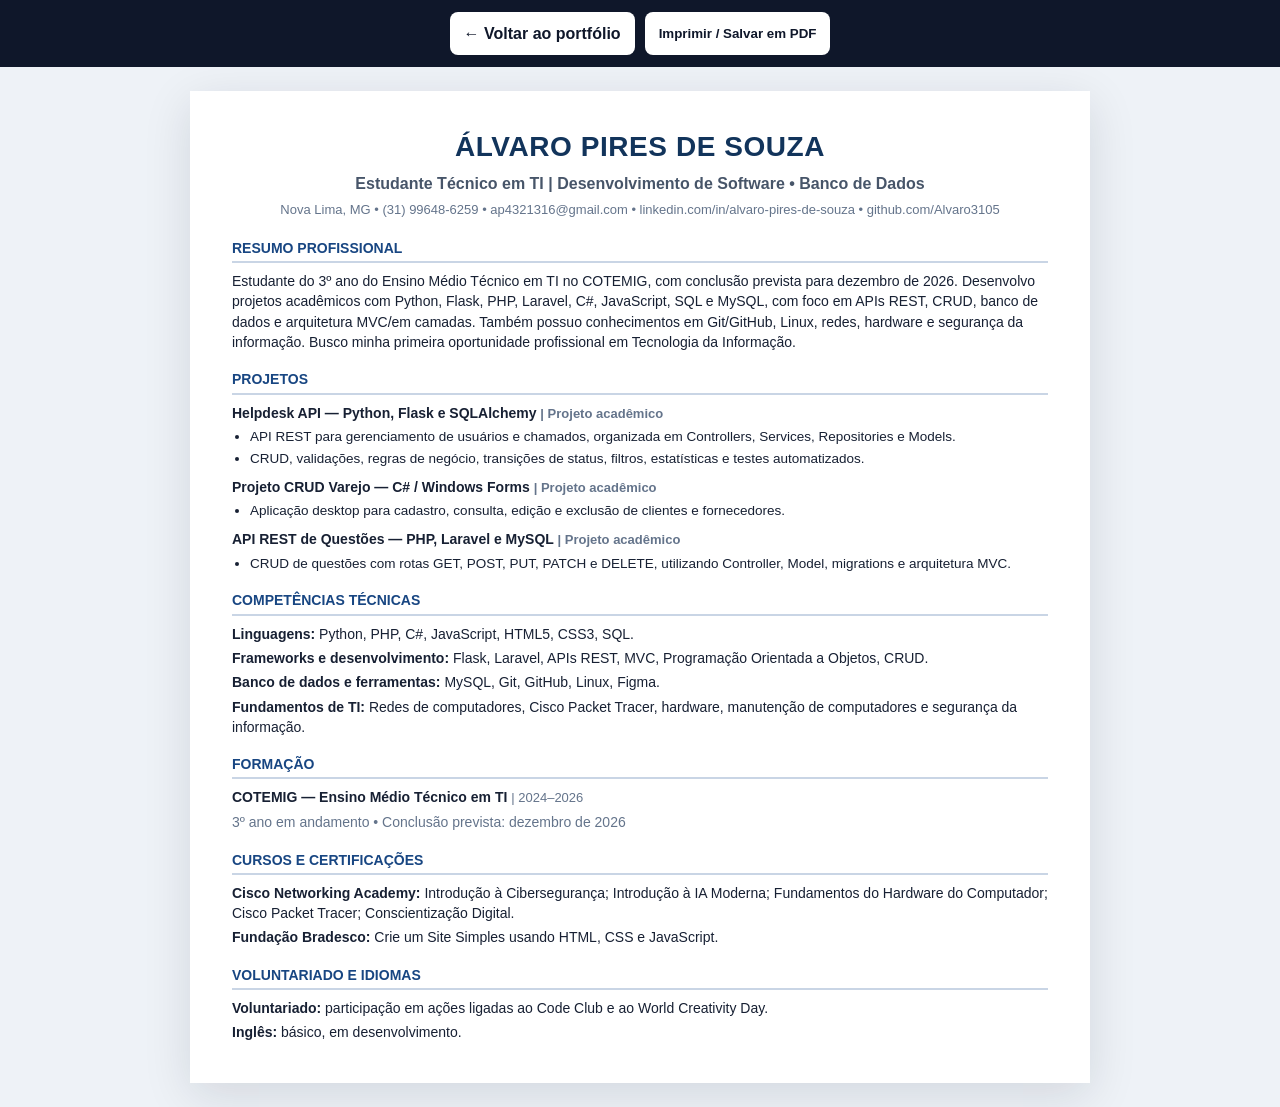
==== curriculo.html @ 0db97d7a "Adicionar versão web imprimível do currículo" ====
<!DOCTYPE html>
<html lang="pt-BR">
<head>
  <meta charset="UTF-8" />
  <meta name="viewport" content="width=device-width, initial-scale=1.0" />
  <title>Currículo — Álvaro Pires de Souza</title>
  <meta name="robots" content="noindex" />
  <style>
    *{box-sizing:border-box}body{margin:0;background:#eef2f7;color:#172033;font-family:Arial,Helvetica,sans-serif;line-height:1.45}.toolbar{position:sticky;top:0;display:flex;justify-content:center;gap:10px;padding:12px;background:#0f172a}.toolbar a,.toolbar button{border:0;border-radius:8px;padding:10px 14px;font-weight:700;cursor:pointer;text-decoration:none;background:#fff;color:#0f172a}.page{width:min(900px,calc(100% - 24px));margin:24px auto;background:#fff;padding:36px 42px;box-shadow:0 12px 45px rgba(15,23,42,.12)}h1{text-align:center;margin:0;color:#12345b;font-size:28px;letter-spacing:.02em}.subtitle{text-align:center;font-weight:700;color:#475569;margin:4px 0}.contact{text-align:center;color:#64748b;font-size:13px;margin:6px 0 18px}.section{margin-top:17px}.section h2{font-size:14px;color:#184682;text-transform:uppercase;border-bottom:2px solid #c9d5e5;padding-bottom:3px;margin:0 0 8px}.section p{font-size:14px;margin:4px 0}.project{margin:8px 0}.project h3{font-size:14px;margin:0}.meta{color:#64748b;font-size:13px}.project ul{margin:4px 0 0 18px;padding:0}.project li{font-size:13.5px;margin:2px 0}.row{font-size:13.5px;margin:4px 0}.row strong{color:#172033}@media(max-width:650px){.page{padding:24px 20px}.contact{line-height:1.7}.toolbar{position:static;flex-wrap:wrap}}@media print{body{background:#fff}.toolbar{display:none}.page{width:100%;margin:0;padding:12mm 13mm;box-shadow:none}.section{break-inside:avoid}a{color:inherit;text-decoration:none}}
  </style>
</head>
<body>
  <div class="toolbar">
    <a href="index.html">← Voltar ao portfólio</a>
    <button type="button" onclick="window.print()">Imprimir / Salvar em PDF</button>
  </div>

  <main class="page">
    <h1>ÁLVARO PIRES DE SOUZA</h1>
    <p class="subtitle">Estudante Técnico em TI | Desenvolvimento de Software • Banco de Dados</p>
    <p class="contact">Nova Lima, MG • (31) 99648-6259 • ap4321316@gmail.com • linkedin.com/in/alvaro-pires-de-souza • github.com/Alvaro3105</p>

    <section class="section">
      <h2>Resumo profissional</h2>
      <p>Estudante do 3º ano do Ensino Médio Técnico em TI no COTEMIG, com conclusão prevista para dezembro de 2026. Desenvolvo projetos acadêmicos com Python, Flask, PHP, Laravel, C#, JavaScript, SQL e MySQL, com foco em APIs REST, CRUD, banco de dados e arquitetura MVC/em camadas. Também possuo conhecimentos em Git/GitHub, Linux, redes, hardware e segurança da informação. Busco minha primeira oportunidade profissional em Tecnologia da Informação.</p>
    </section>

    <section class="section">
      <h2>Projetos</h2>
      <article class="project">
        <h3>Helpdesk API — Python, Flask e SQLAlchemy <span class="meta">| Projeto acadêmico</span></h3>
        <ul><li>API REST para gerenciamento de usuários e chamados, organizada em Controllers, Services, Repositories e Models.</li><li>CRUD, validações, regras de negócio, transições de status, filtros, estatísticas e testes automatizados.</li></ul>
      </article>
      <article class="project">
        <h3>Projeto CRUD Varejo — C# / Windows Forms <span class="meta">| Projeto acadêmico</span></h3>
        <ul><li>Aplicação desktop para cadastro, consulta, edição e exclusão de clientes e fornecedores.</li></ul>
      </article>
      <article class="project">
        <h3>API REST de Questões — PHP, Laravel e MySQL <span class="meta">| Projeto acadêmico</span></h3>
        <ul><li>CRUD de questões com rotas GET, POST, PUT, PATCH e DELETE, utilizando Controller, Model, migrations e arquitetura MVC.</li></ul>
      </article>
    </section>

    <section class="section">
      <h2>Competências técnicas</h2>
      <p class="row"><strong>Linguagens:</strong> Python, PHP, C#, JavaScript, HTML5, CSS3, SQL.</p>
      <p class="row"><strong>Frameworks e desenvolvimento:</strong> Flask, Laravel, APIs REST, MVC, Programação Orientada a Objetos, CRUD.</p>
      <p class="row"><strong>Banco de dados e ferramentas:</strong> MySQL, Git, GitHub, Linux, Figma.</p>
      <p class="row"><strong>Fundamentos de TI:</strong> Redes de computadores, Cisco Packet Tracer, hardware, manutenção de computadores e segurança da informação.</p>
    </section>

    <section class="section">
      <h2>Formação</h2>
      <p><strong>COTEMIG — Ensino Médio Técnico em TI</strong> <span class="meta">| 2024–2026</span></p>
      <p class="meta">3º ano em andamento • Conclusão prevista: dezembro de 2026</p>
    </section>

    <section class="section">
      <h2>Cursos e certificações</h2>
      <p class="row"><strong>Cisco Networking Academy:</strong> Introdução à Cibersegurança; Introdução à IA Moderna; Fundamentos do Hardware do Computador; Cisco Packet Tracer; Conscientização Digital.</p>
      <p class="row"><strong>Fundação Bradesco:</strong> Crie um Site Simples usando HTML, CSS e JavaScript.</p>
    </section>

    <section class="section">
      <h2>Voluntariado e idiomas</h2>
      <p class="row"><strong>Voluntariado:</strong> participação em ações ligadas ao Code Club e ao World Creativity Day.</p>
      <p class="row"><strong>Inglês:</strong> básico, em desenvolvimento.</p>
    </section>
  </main>
</body>
</html>
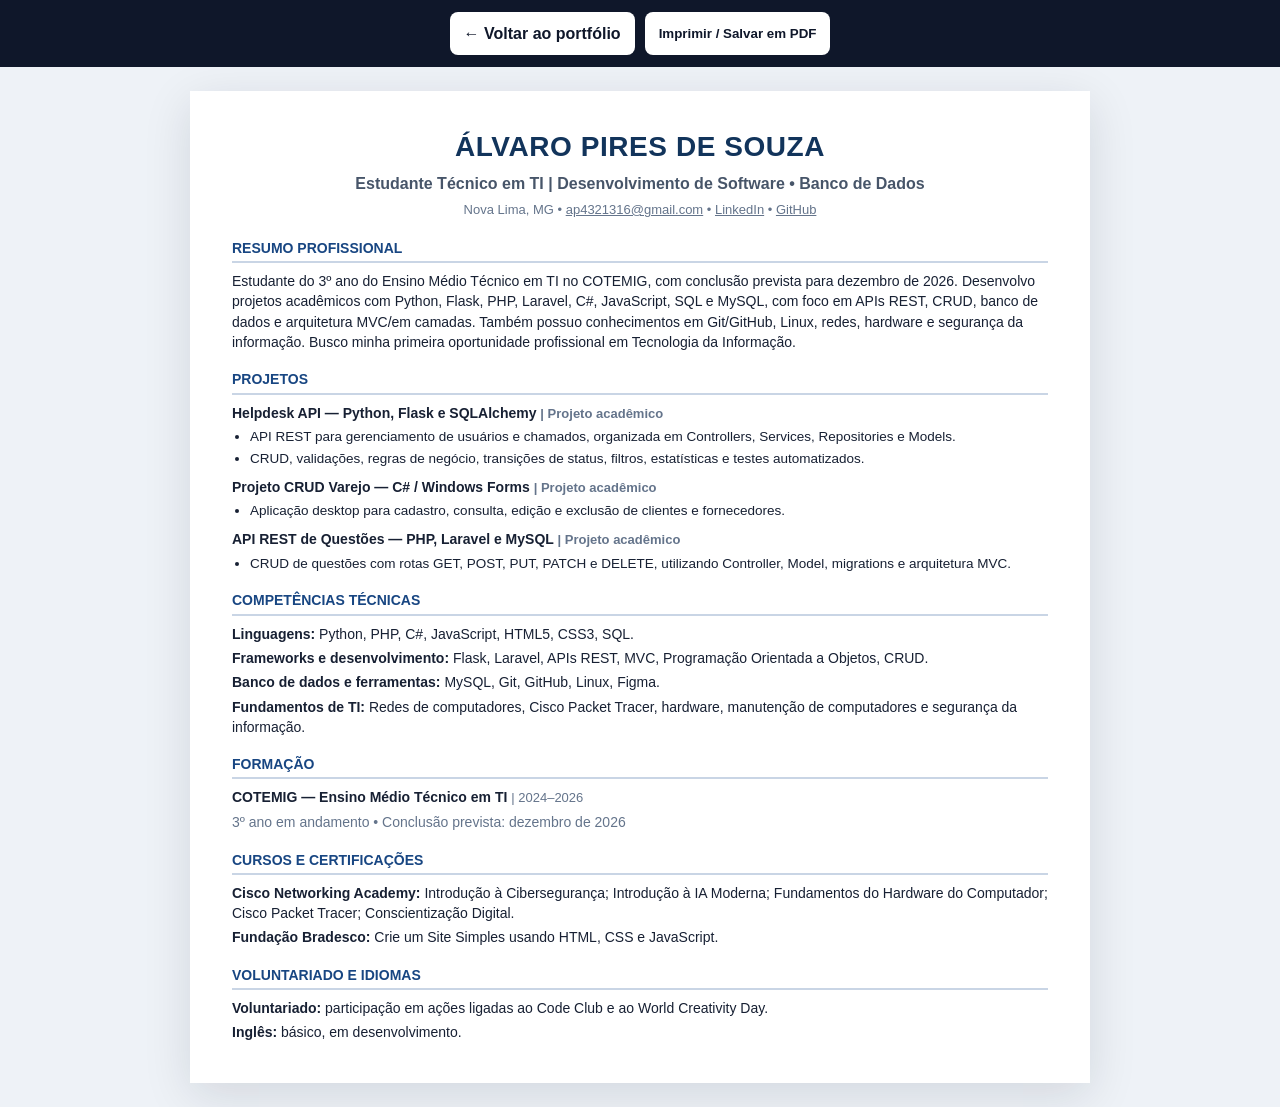
==== commit 6f489923: "Finalizar portfólio profissional" ====
--- a/curriculo.html
+++ b/curriculo.html
@@ -3,10 +3,11 @@
 <head>
   <meta charset="UTF-8" />
   <meta name="viewport" content="width=device-width, initial-scale=1.0" />
+  <meta name="robots" content="noindex" />
+  <meta name="theme-color" content="#0f172a" />
   <title>Currículo — Álvaro Pires de Souza</title>
-  <meta name="robots" content="noindex" />
   <style>
-    *{box-sizing:border-box}body{margin:0;background:#eef2f7;color:#172033;font-family:Arial,Helvetica,sans-serif;line-height:1.45}.toolbar{position:sticky;top:0;display:flex;justify-content:center;gap:10px;padding:12px;background:#0f172a}.toolbar a,.toolbar button{border:0;border-radius:8px;padding:10px 14px;font-weight:700;cursor:pointer;text-decoration:none;background:#fff;color:#0f172a}.page{width:min(900px,calc(100% - 24px));margin:24px auto;background:#fff;padding:36px 42px;box-shadow:0 12px 45px rgba(15,23,42,.12)}h1{text-align:center;margin:0;color:#12345b;font-size:28px;letter-spacing:.02em}.subtitle{text-align:center;font-weight:700;color:#475569;margin:4px 0}.contact{text-align:center;color:#64748b;font-size:13px;margin:6px 0 18px}.section{margin-top:17px}.section h2{font-size:14px;color:#184682;text-transform:uppercase;border-bottom:2px solid #c9d5e5;padding-bottom:3px;margin:0 0 8px}.section p{font-size:14px;margin:4px 0}.project{margin:8px 0}.project h3{font-size:14px;margin:0}.meta{color:#64748b;font-size:13px}.project ul{margin:4px 0 0 18px;padding:0}.project li{font-size:13.5px;margin:2px 0}.row{font-size:13.5px;margin:4px 0}.row strong{color:#172033}@media(max-width:650px){.page{padding:24px 20px}.contact{line-height:1.7}.toolbar{position:static;flex-wrap:wrap}}@media print{body{background:#fff}.toolbar{display:none}.page{width:100%;margin:0;padding:12mm 13mm;box-shadow:none}.section{break-inside:avoid}a{color:inherit;text-decoration:none}}
+    *{box-sizing:border-box}body{margin:0;background:#eef2f7;color:#172033;font-family:Arial,Helvetica,sans-serif;line-height:1.45}.toolbar{position:sticky;top:0;z-index:10;display:flex;justify-content:center;gap:10px;padding:12px;background:#0f172a}.toolbar a,.toolbar button{border:0;border-radius:8px;padding:10px 14px;font-weight:700;cursor:pointer;text-decoration:none;background:#fff;color:#0f172a}.page{width:min(900px,calc(100% - 24px));margin:24px auto;background:#fff;padding:36px 42px;box-shadow:0 12px 45px rgba(15,23,42,.12)}h1{text-align:center;margin:0;color:#12345b;font-size:28px;letter-spacing:.02em}.subtitle{text-align:center;font-weight:700;color:#475569;margin:4px 0}.contact{text-align:center;color:#64748b;font-size:13px;margin:6px 0 18px}.contact a{color:inherit}.section{margin-top:17px}.section h2{font-size:14px;color:#184682;text-transform:uppercase;border-bottom:2px solid #c9d5e5;padding-bottom:3px;margin:0 0 8px}.section p{font-size:14px;margin:4px 0}.project{margin:8px 0}.project h3{font-size:14px;margin:0}.meta{color:#64748b;font-size:13px}.project ul{margin:4px 0 0 18px;padding:0}.project li{font-size:13.5px;margin:2px 0}.row{font-size:13.5px;margin:4px 0}.row strong{color:#172033}@media(max-width:650px){.page{padding:24px 20px}.contact{line-height:1.7}.toolbar{position:static;flex-wrap:wrap}}@media print{body{background:#fff}.toolbar{display:none}.page{width:100%;margin:0;padding:12mm 13mm;box-shadow:none}.section{break-inside:avoid}a{color:inherit;text-decoration:none}}
   </style>
 </head>
 <body>
@@ -18,7 +19,7 @@
   <main class="page">
     <h1>ÁLVARO PIRES DE SOUZA</h1>
     <p class="subtitle">Estudante Técnico em TI | Desenvolvimento de Software • Banco de Dados</p>
-    <p class="contact">Nova Lima, MG • (31) 99648-6259 • ap4321316@gmail.com • linkedin.com/in/alvaro-pires-de-souza • github.com/Alvaro3105</p>
+    <p class="contact">Nova Lima, MG • <a href="mailto:ap4321316@gmail.com">ap4321316@gmail.com</a> • <a href="https://www.linkedin.com/in/alvaro-pires-de-souza/">LinkedIn</a> • <a href="https://github.com/Alvaro3105">GitHub</a></p>
 
     <section class="section">
       <h2>Resumo profissional</h2>
@@ -27,18 +28,9 @@
 
     <section class="section">
       <h2>Projetos</h2>
-      <article class="project">
-        <h3>Helpdesk API — Python, Flask e SQLAlchemy <span class="meta">| Projeto acadêmico</span></h3>
-        <ul><li>API REST para gerenciamento de usuários e chamados, organizada em Controllers, Services, Repositories e Models.</li><li>CRUD, validações, regras de negócio, transições de status, filtros, estatísticas e testes automatizados.</li></ul>
-      </article>
-      <article class="project">
-        <h3>Projeto CRUD Varejo — C# / Windows Forms <span class="meta">| Projeto acadêmico</span></h3>
-        <ul><li>Aplicação desktop para cadastro, consulta, edição e exclusão de clientes e fornecedores.</li></ul>
-      </article>
-      <article class="project">
-        <h3>API REST de Questões — PHP, Laravel e MySQL <span class="meta">| Projeto acadêmico</span></h3>
-        <ul><li>CRUD de questões com rotas GET, POST, PUT, PATCH e DELETE, utilizando Controller, Model, migrations e arquitetura MVC.</li></ul>
-      </article>
+      <article class="project"><h3>Helpdesk API — Python, Flask e SQLAlchemy <span class="meta">| Projeto acadêmico</span></h3><ul><li>API REST para gerenciamento de usuários e chamados, organizada em Controllers, Services, Repositories e Models.</li><li>CRUD, validações, regras de negócio, transições de status, filtros, estatísticas e testes automatizados.</li></ul></article>
+      <article class="project"><h3>Projeto CRUD Varejo — C# / Windows Forms <span class="meta">| Projeto acadêmico</span></h3><ul><li>Aplicação desktop para cadastro, consulta, edição e exclusão de clientes e fornecedores.</li></ul></article>
+      <article class="project"><h3>API REST de Questões — PHP, Laravel e MySQL <span class="meta">| Projeto acadêmico</span></h3><ul><li>CRUD de questões com rotas GET, POST, PUT, PATCH e DELETE, utilizando Controller, Model, migrations e arquitetura MVC.</li></ul></article>
     </section>
 
     <section class="section">
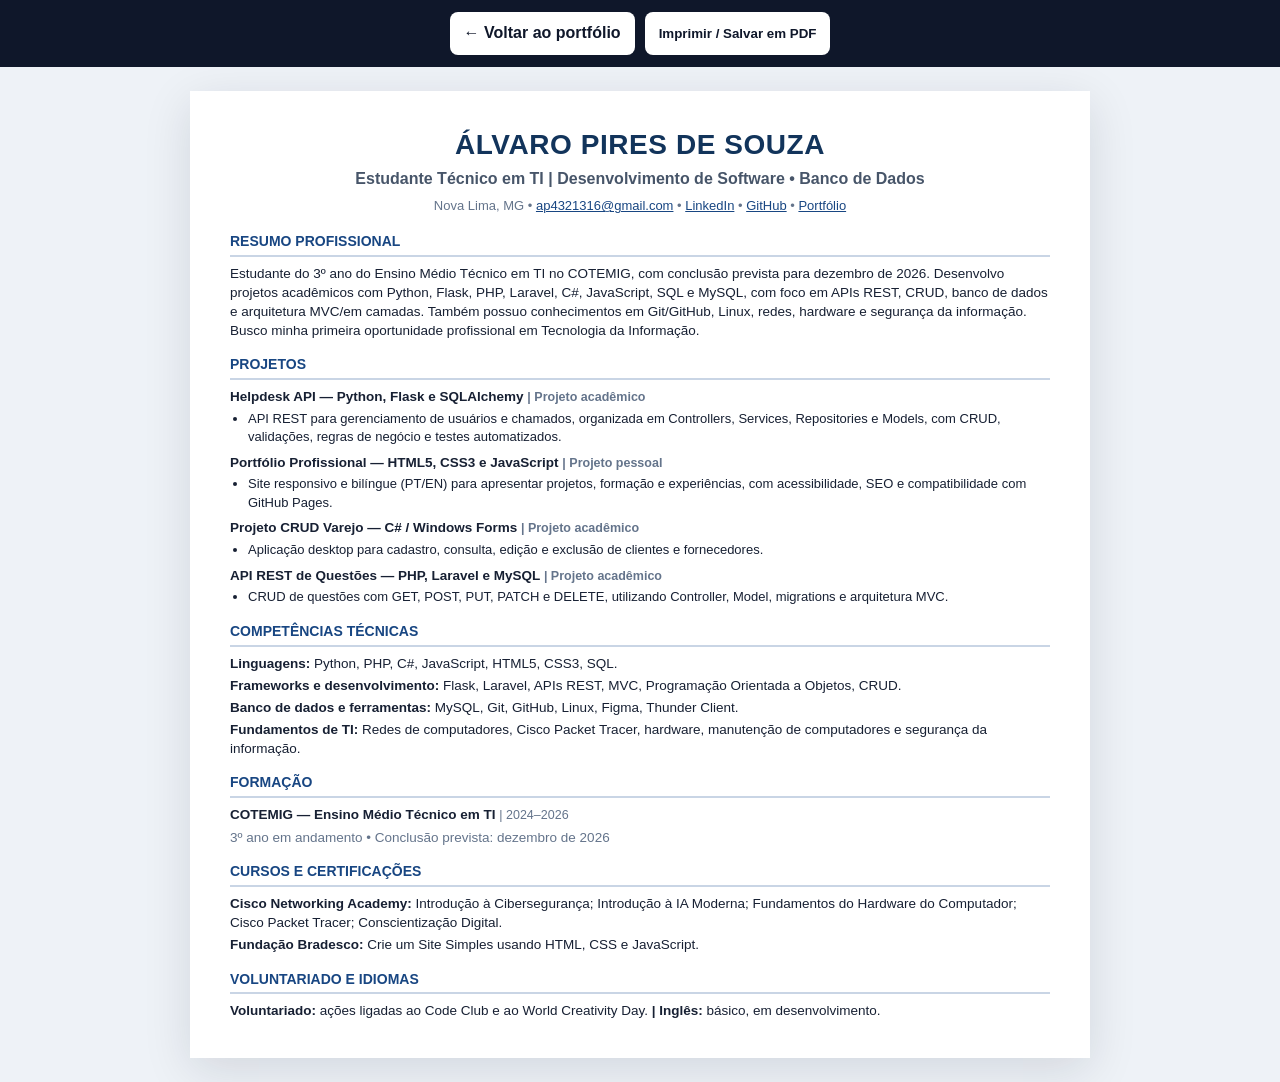
==== commit 20c7c60c: "Adicionar portfólio ao currículo" ====
--- a/curriculo.html
+++ b/curriculo.html
@@ -7,7 +7,7 @@
   <meta name="theme-color" content="#0f172a" />
   <title>Currículo — Álvaro Pires de Souza</title>
   <style>
-    *{box-sizing:border-box}body{margin:0;background:#eef2f7;color:#172033;font-family:Arial,Helvetica,sans-serif;line-height:1.45}.toolbar{position:sticky;top:0;z-index:10;display:flex;justify-content:center;gap:10px;padding:12px;background:#0f172a}.toolbar a,.toolbar button{border:0;border-radius:8px;padding:10px 14px;font-weight:700;cursor:pointer;text-decoration:none;background:#fff;color:#0f172a}.page{width:min(900px,calc(100% - 24px));margin:24px auto;background:#fff;padding:36px 42px;box-shadow:0 12px 45px rgba(15,23,42,.12)}h1{text-align:center;margin:0;color:#12345b;font-size:28px;letter-spacing:.02em}.subtitle{text-align:center;font-weight:700;color:#475569;margin:4px 0}.contact{text-align:center;color:#64748b;font-size:13px;margin:6px 0 18px}.contact a{color:inherit}.section{margin-top:17px}.section h2{font-size:14px;color:#184682;text-transform:uppercase;border-bottom:2px solid #c9d5e5;padding-bottom:3px;margin:0 0 8px}.section p{font-size:14px;margin:4px 0}.project{margin:8px 0}.project h3{font-size:14px;margin:0}.meta{color:#64748b;font-size:13px}.project ul{margin:4px 0 0 18px;padding:0}.project li{font-size:13.5px;margin:2px 0}.row{font-size:13.5px;margin:4px 0}.row strong{color:#172033}@media(max-width:650px){.page{padding:24px 20px}.contact{line-height:1.7}.toolbar{position:static;flex-wrap:wrap}}@media print{body{background:#fff}.toolbar{display:none}.page{width:100%;margin:0;padding:12mm 13mm;box-shadow:none}.section{break-inside:avoid}a{color:inherit;text-decoration:none}}
+    *{box-sizing:border-box}body{margin:0;background:#eef2f7;color:#172033;font-family:Arial,Helvetica,sans-serif;line-height:1.42}.toolbar{position:sticky;top:0;z-index:10;display:flex;justify-content:center;gap:10px;padding:12px;background:#0f172a}.toolbar a,.toolbar button{border:0;border-radius:8px;padding:10px 14px;font-weight:700;cursor:pointer;text-decoration:none;background:#fff;color:#0f172a}.page{width:min(900px,calc(100% - 24px));margin:24px auto;background:#fff;padding:34px 40px;box-shadow:0 12px 45px rgba(15,23,42,.12)}h1{text-align:center;margin:0;color:#12345b;font-size:28px;letter-spacing:.02em}.subtitle{text-align:center;font-weight:700;color:#475569;margin:4px 0}.contact{text-align:center;color:#64748b;font-size:13px;margin:6px 0 16px}.contact a{color:#184682}.section{margin-top:15px}.section h2{font-size:14px;color:#184682;text-transform:uppercase;border-bottom:2px solid #c9d5e5;padding-bottom:3px;margin:0 0 7px}.section p{font-size:13.5px;margin:3px 0}.project{margin:6px 0}.project h3{font-size:13.5px;margin:0}.meta{color:#64748b;font-size:12.5px}.project ul{margin:3px 0 0 18px;padding:0}.project li{font-size:13px;margin:1px 0}.row{font-size:13px;margin:3px 0}.row strong{color:#172033}@media(max-width:650px){.page{padding:24px 20px}.contact{line-height:1.7}.toolbar{position:static;flex-wrap:wrap}}@media print{body{background:#fff}.toolbar{display:none}.page{width:100%;margin:0;padding:10mm 12mm;box-shadow:none}.section{break-inside:avoid}a{color:inherit;text-decoration:none}}
   </style>
 </head>
 <body>
@@ -15,49 +15,21 @@
     <a href="index.html">← Voltar ao portfólio</a>
     <button type="button" onclick="window.print()">Imprimir / Salvar em PDF</button>
   </div>
-
   <main class="page">
     <h1>ÁLVARO PIRES DE SOUZA</h1>
     <p class="subtitle">Estudante Técnico em TI | Desenvolvimento de Software • Banco de Dados</p>
-    <p class="contact">Nova Lima, MG • <a href="mailto:ap4321316@gmail.com">ap4321316@gmail.com</a> • <a href="https://www.linkedin.com/in/alvaro-pires-de-souza/">LinkedIn</a> • <a href="https://github.com/Alvaro3105">GitHub</a></p>
-
-    <section class="section">
-      <h2>Resumo profissional</h2>
-      <p>Estudante do 3º ano do Ensino Médio Técnico em TI no COTEMIG, com conclusão prevista para dezembro de 2026. Desenvolvo projetos acadêmicos com Python, Flask, PHP, Laravel, C#, JavaScript, SQL e MySQL, com foco em APIs REST, CRUD, banco de dados e arquitetura MVC/em camadas. Também possuo conhecimentos em Git/GitHub, Linux, redes, hardware e segurança da informação. Busco minha primeira oportunidade profissional em Tecnologia da Informação.</p>
+    <p class="contact">Nova Lima, MG • <a href="mailto:ap4321316@gmail.com">ap4321316@gmail.com</a> • <a href="https://www.linkedin.com/in/alvaro-pires-de-souza/" target="_blank" rel="noopener">LinkedIn</a> • <a href="https://github.com/Alvaro3105" target="_blank" rel="noopener">GitHub</a> • <a href="https://alvaro3105.github.io/Portfolio/">Portfólio</a></p>
+    <section class="section"><h2>Resumo profissional</h2><p>Estudante do 3º ano do Ensino Médio Técnico em TI no COTEMIG, com conclusão prevista para dezembro de 2026. Desenvolvo projetos acadêmicos com Python, Flask, PHP, Laravel, C#, JavaScript, SQL e MySQL, com foco em APIs REST, CRUD, banco de dados e arquitetura MVC/em camadas. Também possuo conhecimentos em Git/GitHub, Linux, redes, hardware e segurança da informação. Busco minha primeira oportunidade profissional em Tecnologia da Informação.</p></section>
+    <section class="section"><h2>Projetos</h2>
+      <article class="project"><h3>Helpdesk API — Python, Flask e SQLAlchemy <span class="meta">| Projeto acadêmico</span></h3><ul><li>API REST para gerenciamento de usuários e chamados, organizada em Controllers, Services, Repositories e Models, com CRUD, validações, regras de negócio e testes automatizados.</li></ul></article>
+      <article class="project"><h3>Portfólio Profissional — HTML5, CSS3 e JavaScript <span class="meta">| Projeto pessoal</span></h3><ul><li>Site responsivo e bilíngue (PT/EN) para apresentar projetos, formação e experiências, com acessibilidade, SEO e compatibilidade com GitHub Pages.</li></ul></article>
+      <article class="project"><h3>Projeto CRUD Varejo — C# / Windows Forms <span class="meta">| Projeto acadêmico</span></h3><ul><li>Aplicação desktop para cadastro, consulta, edição e exclusão de clientes e fornecedores.</li></ul></article>
+      <article class="project"><h3>API REST de Questões — PHP, Laravel e MySQL <span class="meta">| Projeto acadêmico</span></h3><ul><li>CRUD de questões com GET, POST, PUT, PATCH e DELETE, utilizando Controller, Model, migrations e arquitetura MVC.</li></ul></article>
     </section>
-
-    <section class="section">
-      <h2>Projetos</h2>
-      <article class="project"><h3>Helpdesk API — Python, Flask e SQLAlchemy <span class="meta">| Projeto acadêmico</span></h3><ul><li>API REST para gerenciamento de usuários e chamados, organizada em Controllers, Services, Repositories e Models.</li><li>CRUD, validações, regras de negócio, transições de status, filtros, estatísticas e testes automatizados.</li></ul></article>
-      <article class="project"><h3>Projeto CRUD Varejo — C# / Windows Forms <span class="meta">| Projeto acadêmico</span></h3><ul><li>Aplicação desktop para cadastro, consulta, edição e exclusão de clientes e fornecedores.</li></ul></article>
-      <article class="project"><h3>API REST de Questões — PHP, Laravel e MySQL <span class="meta">| Projeto acadêmico</span></h3><ul><li>CRUD de questões com rotas GET, POST, PUT, PATCH e DELETE, utilizando Controller, Model, migrations e arquitetura MVC.</li></ul></article>
-    </section>
-
-    <section class="section">
-      <h2>Competências técnicas</h2>
-      <p class="row"><strong>Linguagens:</strong> Python, PHP, C#, JavaScript, HTML5, CSS3, SQL.</p>
-      <p class="row"><strong>Frameworks e desenvolvimento:</strong> Flask, Laravel, APIs REST, MVC, Programação Orientada a Objetos, CRUD.</p>
-      <p class="row"><strong>Banco de dados e ferramentas:</strong> MySQL, Git, GitHub, Linux, Figma.</p>
-      <p class="row"><strong>Fundamentos de TI:</strong> Redes de computadores, Cisco Packet Tracer, hardware, manutenção de computadores e segurança da informação.</p>
-    </section>
-
-    <section class="section">
-      <h2>Formação</h2>
-      <p><strong>COTEMIG — Ensino Médio Técnico em TI</strong> <span class="meta">| 2024–2026</span></p>
-      <p class="meta">3º ano em andamento • Conclusão prevista: dezembro de 2026</p>
-    </section>
-
-    <section class="section">
-      <h2>Cursos e certificações</h2>
-      <p class="row"><strong>Cisco Networking Academy:</strong> Introdução à Cibersegurança; Introdução à IA Moderna; Fundamentos do Hardware do Computador; Cisco Packet Tracer; Conscientização Digital.</p>
-      <p class="row"><strong>Fundação Bradesco:</strong> Crie um Site Simples usando HTML, CSS e JavaScript.</p>
-    </section>
-
-    <section class="section">
-      <h2>Voluntariado e idiomas</h2>
-      <p class="row"><strong>Voluntariado:</strong> participação em ações ligadas ao Code Club e ao World Creativity Day.</p>
-      <p class="row"><strong>Inglês:</strong> básico, em desenvolvimento.</p>
-    </section>
+    <section class="section"><h2>Competências técnicas</h2><p class="row"><strong>Linguagens:</strong> Python, PHP, C#, JavaScript, HTML5, CSS3, SQL.</p><p class="row"><strong>Frameworks e desenvolvimento:</strong> Flask, Laravel, APIs REST, MVC, Programação Orientada a Objetos, CRUD.</p><p class="row"><strong>Banco de dados e ferramentas:</strong> MySQL, Git, GitHub, Linux, Figma, Thunder Client.</p><p class="row"><strong>Fundamentos de TI:</strong> Redes de computadores, Cisco Packet Tracer, hardware, manutenção de computadores e segurança da informação.</p></section>
+    <section class="section"><h2>Formação</h2><p><strong>COTEMIG — Ensino Médio Técnico em TI</strong> <span class="meta">| 2024–2026</span></p><p class="meta">3º ano em andamento • Conclusão prevista: dezembro de 2026</p></section>
+    <section class="section"><h2>Cursos e certificações</h2><p class="row"><strong>Cisco Networking Academy:</strong> Introdução à Cibersegurança; Introdução à IA Moderna; Fundamentos do Hardware do Computador; Cisco Packet Tracer; Conscientização Digital.</p><p class="row"><strong>Fundação Bradesco:</strong> Crie um Site Simples usando HTML, CSS e JavaScript.</p></section>
+    <section class="section"><h2>Voluntariado e idiomas</h2><p class="row"><strong>Voluntariado:</strong> ações ligadas ao Code Club e ao World Creativity Day. <strong>| Inglês:</strong> básico, em desenvolvimento.</p></section>
   </main>
 </body>
-</html>
+</html>
